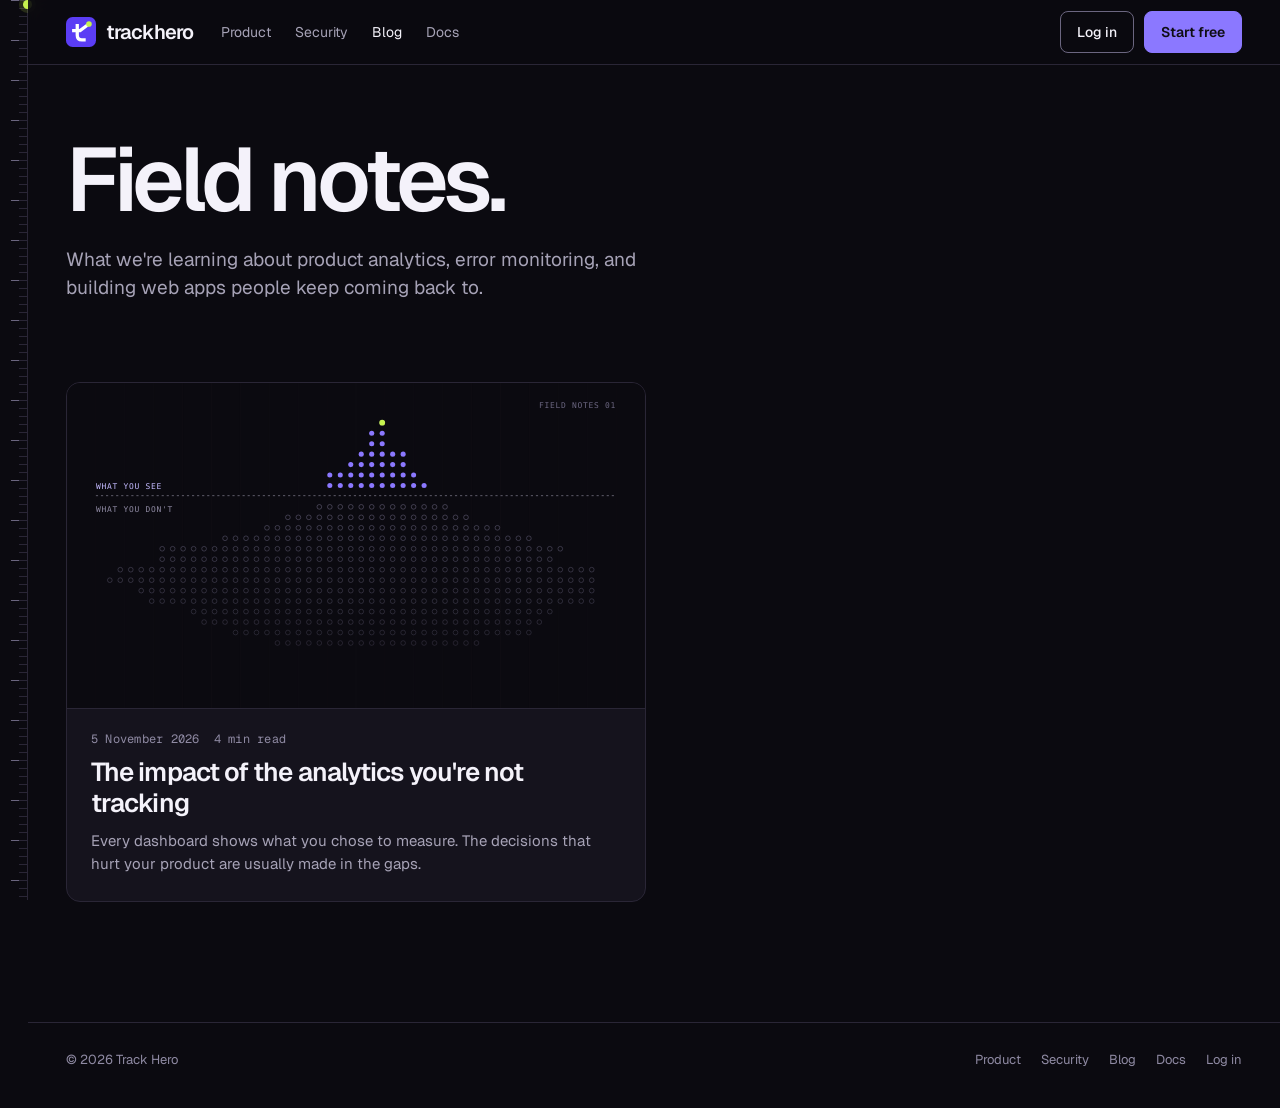
==== blog/index.html @ 091eaf7a "Add blog with first post: The impact of the analytics you're not tracking Co-Authored-By: Claude Opu" ====
<!doctype html>
<html lang="en">
<head>
<meta charset="utf-8">
<meta name="viewport" content="width=device-width, initial-scale=1">
<title>Blog · Track Hero</title>
<meta name="description" content="Field notes on product analytics, error monitoring and building web apps people keep using.">
<meta property="og:title" content="Track Hero blog">
<meta property="og:description" content="Field notes on product analytics, error monitoring and building web apps people keep using.">
<meta property="og:type" content="website">
<meta name="theme-color" content="#0b0a10">
<link rel="icon" href="/favicon.svg" type="image/svg+xml">
<link rel="preconnect" href="https://fonts.googleapis.com">
<link href="https://fonts.googleapis.com/css2?family=Geist:wght@400;500;600;700&family=Geist+Mono:wght@400;500&display=swap" rel="stylesheet">
<link rel="stylesheet" href="/site.css">
</head>
<body>
<div class="ruler" aria-hidden="true"><i></i></div>
<main>
  <nav class="top" aria-label="Main">
    <div class="wrap">
      <a href="/" class="brand" aria-label="Track Hero home"><svg width="30" height="30" viewBox="0 0 64 64" aria-hidden="true"><rect width="64" height="64" rx="14" fill="#5b3df5"/><path d="M24 15V39Q24 49 34 49H42" fill="none" stroke="#fff" stroke-width="7"/><path d="M13 29H30L46 17" fill="none" stroke="#fff" stroke-width="7"/><circle cx="49" cy="15" r="6" fill="#c6f24e"/></svg>trackhero</a>
      <div class="links"><a href="/product">Product</a><a href="/security">Security</a><a href="/blog" aria-current="page">Blog</a><a href="https://track-hero.vercel.app/docs">Docs</a></div>
      <div class="r"><a href="https://track-hero.vercel.app/login" class="btn">Log in</a><a href="https://track-hero.vercel.app/signup" class="btn p">Start free</a></div>
    </div>
  </nav>

  <header class="hero">
    <div class="wrap">
      <h1>Field notes.</h1>
      <p class="lede">What we're learning about product analytics, error monitoring, and building web apps people keep coming back to.</p>
    </div>
  </header>

  <section class="wrap">
    <div class="posts">
      <!-- Newest first. Add new posts above this one. -->
      <a class="post-card" href="/blog/analytics-you-are-not-tracking">
        <img src="/blog/covers/analytics-you-are-not-tracking.svg" width="1600" height="900" alt="" loading="lazy">
        <div class="b">
          <div class="post-meta"><span>5 November 2026</span><span>4 min read</span></div>
          <h2>The impact of the analytics you're not tracking</h2>
          <p>Every dashboard shows what you chose to measure. The decisions that hurt your product are usually made in the gaps.</p>
        </div>
      </a>
    </div>
  </section>

  <div class="wrap"><div style="height:120px"></div></div>
  <footer><div class="wrap"><span>© 2026 Track Hero</span><div class="r"><a href="/product">Product</a><a href="/security">Security</a><a href="/blog">Blog</a><a href="https://track-hero.vercel.app/docs">Docs</a><a href="https://track-hero.vercel.app/login">Log in</a></div></div></footer>
</main>
<script src="/site.js"></script>
</body>
</html>
---- site.css ----
/* Shared styles for the Product and Security pages (the "Instrument" look). */
:root {
  --bg: #0b0a10; --surface: #15131d; --raised: #1e1b29; --border: #2a2636; --border-strong: #6b6680;
  --ink: #f4f2fa; --muted: #a6a2b6; --subtle: #8f8aa3;
  --hero: #8b78ff; --tint: #241d47; --hero-ink: #c4baff; --pulse: #c6f24e; --danger: #ff8a73; --danger-tint: #3a1a14; --teal: #4fd1d9; --teal-tint: #0c2f33;
  --sans: Geist, "Helvetica Neue", Arial, sans-serif; --mono: "Geist Mono", ui-monospace, Menlo, monospace;
}
* { box-sizing: border-box; margin: 0; padding: 0; }
html { background: var(--bg); color: var(--ink); font-family: var(--sans); -webkit-font-smoothing: antialiased; overflow-x: clip; }
a { color: inherit; text-decoration: none; }
:focus-visible { outline: 2px solid var(--pulse); outline-offset: 3px; }
.mono { font-family: var(--mono); font-variant-numeric: tabular-nums; }
.wrap { max-width: 1240px; margin: 0 auto; padding: 0 32px; }
@media (max-width: 760px) { .wrap { padding: 0 18px; } }

/* Ruler down the left edge; the lime needle follows scroll */
.ruler { position: fixed; left: 0; top: 0; bottom: 0; width: 28px; border-right: 1px solid var(--border); z-index: 5;
  background: repeating-linear-gradient(to bottom, var(--border) 0 1px, transparent 1px 8px) right top / 8px 100% repeat-y,
              repeating-linear-gradient(to bottom, var(--border-strong) 0 1px, transparent 1px 40px) right top / 16px 100% repeat-y; }
.ruler i { position: absolute; right: -5px; width: 9px; height: 9px; border-radius: 50%; background: var(--pulse); box-shadow: 0 0 0 4px rgba(198,242,78,.15); top: 0; }
main { padding-left: 28px; }
@media (max-width: 760px) { .ruler { display: none; } main { padding-left: 0; } }

/* Navigation */
nav.top { position: sticky; top: 0; z-index: 25; background: rgba(11,10,16,.86); border-bottom: 1px solid var(--border); backdrop-filter: blur(16px); -webkit-backdrop-filter: blur(16px); }
nav.top .wrap { display: flex; align-items: center; gap: 28px; height: 64px; }
.brand { display: flex; align-items: center; gap: 10px; font-weight: 600; font-size: 20px; letter-spacing: -0.045em; }
nav.top .links { display: flex; gap: 24px; font-size: 14px; color: var(--muted); }
nav.top .links a:hover, nav.top .links a[aria-current="page"] { color: var(--ink); }
nav.top .r { margin-left: auto; display: flex; gap: 10px; }
@media (max-width: 760px) { nav.top .links { display: none; } nav.top .r .btn:not(.p) { display: none; } }

.btn { display: inline-flex; align-items: center; justify-content: center; gap: 8px; height: 42px; padding: 0 16px; border-radius: 8px; border: 1px solid var(--border-strong); font-size: 14px; font-weight: 500; white-space: nowrap; }
.btn:hover { background: var(--raised); }
.btn.p { background: var(--hero); border-color: var(--hero); color: #0e0d14; font-weight: 600; }
.btn.p:hover { background: #a091ff; }
.cta { display: flex; gap: 10px; margin-top: 32px; flex-wrap: wrap; }

/* Page hero */
.hero { padding: 72px 0 32px; }
.eyebrow { font-family: var(--mono); font-size: 12px; letter-spacing: .08em; color: var(--subtle); text-transform: uppercase; display: flex; align-items: center; gap: 10px; }
.eyebrow b { width: 8px; height: 8px; border-radius: 50%; background: var(--pulse); box-shadow: 0 0 0 1px #3f5c00; }
h1 { font-size: clamp(44px, 7vw, 96px); line-height: .95; letter-spacing: -0.055em; font-weight: 600; margin-top: 0; max-width: 1040px; }
h1 em { font-style: normal; color: var(--hero); }
.lede { font-size: 19px; line-height: 28px; color: var(--muted); max-width: 600px; margin-top: 24px; }

/* Numbered sections */
section.s { padding: 112px 0 0; }
.s-head { display: grid; grid-template-columns: 160px 1fr; gap: 32px; align-items: start; }
.s-num { font-family: var(--mono); font-size: 12px; color: var(--subtle); padding-top: 12px; border-top: 1px solid var(--border-strong); }
.s-head h2 { font-size: clamp(32px, 4.4vw, 56px); line-height: 1.02; letter-spacing: -0.045em; font-weight: 600; max-width: 860px; }
.s-head p { color: var(--muted); font-size: 17px; line-height: 26px; max-width: 580px; margin-top: 16px; }
.indent { margin-left: 192px; }
@media (max-width: 960px) { .indent { margin-left: 0; } }
@media (max-width: 760px) { .s-head { grid-template-columns: 1fr; gap: 16px; } section.s { padding-top: 80px; } }

/* Spec rows */
.spec { margin-top: 48px; border-top: 1px solid var(--border-strong); }
.spec .row { display: grid; grid-template-columns: 260px 1fr 180px; gap: 24px; padding: 18px 0; border-bottom: 1px solid var(--border); align-items: baseline; }
.spec .row .k { font-size: 15px; font-weight: 500; }
.spec .row .d { color: var(--muted); font-size: 14.5px; line-height: 22px; }
.spec .row .v { font-family: var(--mono); font-size: 14px; text-align: right; color: var(--pulse); }
.spec .row .v.dim { color: var(--subtle); }
@media (max-width: 960px) { .spec .row { grid-template-columns: 1fr auto; } .spec .row .d { grid-column: 1 / -1; grid-row: 2; } }

/* Closing */
.close { margin: 128px 0 0; padding: 72px 0; border-top: 1px solid var(--border); }
.close h2 { font-size: clamp(40px, 6.4vw, 88px); line-height: .96; letter-spacing: -0.055em; font-weight: 600; max-width: 1000px; }
.close h2 span { color: var(--subtle); }
footer { border-top: 1px solid var(--border); padding: 28px 0 40px; font-size: 13px; color: var(--subtle); }
footer .wrap { display: flex; gap: 24px; flex-wrap: wrap; align-items: center; }
footer .r { margin-left: auto; display: flex; gap: 20px; flex-wrap: wrap; }

.rise { opacity: 0; transform: translateY(16px); transition: opacity .7s ease, transform .7s cubic-bezier(.2,.7,.2,1); }
.rise.in { opacity: 1; transform: none; }
@media (prefers-reduced-motion: reduce) { .rise { opacity: 1; transform: none; transition: none; } }

/* Blog */
.post-hero { padding: 64px 0 0; }
.post-meta { font-family: var(--mono); font-size: 12px; color: var(--subtle); display: flex; gap: 14px; flex-wrap: wrap; letter-spacing: .02em; }
.post-meta a { color: var(--hero-ink); }
.post-hero h1 { font-size: clamp(40px, 6vw, 80px); max-width: 980px; margin-top: 18px; }
.post-hero .lede { max-width: 680px; }
.cover { margin-top: 40px; border: 1px solid var(--border); border-radius: 14px; overflow: hidden; background: var(--bg); }
.cover img { display: block; width: 100%; height: auto; }
.cover figcaption { font-family: var(--mono); font-size: 11px; color: var(--subtle); padding: 10px 16px; border-top: 1px solid var(--border); }
.prose { max-width: 680px; margin: 56px auto 0; font-size: 18px; line-height: 30px; color: #d9d6e4; }
.prose > * + * { margin-top: 22px; }
.prose h2 { font-size: 30px; line-height: 36px; letter-spacing: -0.035em; font-weight: 600; color: var(--ink); margin-top: 56px; }
.prose h2 .n { font-family: var(--mono); font-size: 13px; color: var(--pulse); display: block; letter-spacing: .04em; margin-bottom: 8px; font-weight: 400; }
.prose strong { color: var(--ink); font-weight: 600; }
.prose a { color: var(--hero-ink); text-decoration: underline; text-underline-offset: 3px; }
.prose code { font-family: var(--mono); font-size: 15px; background: var(--surface); border: 1px solid var(--border); border-radius: 4px; padding: 1px 5px; color: var(--ink); }
.prose ul, .prose ol { padding-left: 22px; }
.prose li + li { margin-top: 10px; }
.prose li::marker { color: var(--subtle); font-family: var(--mono); }
.prose blockquote { border-left: 2px solid var(--hero); padding: 4px 0 4px 22px; font-size: 24px; line-height: 34px; letter-spacing: -0.02em; color: var(--ink); }
.prose .note { font-size: 15px; line-height: 24px; color: var(--muted); padding: 16px 18px; border: 1px solid var(--border); border-radius: 10px; background: var(--surface); }
.prose table { width: 100%; border-collapse: collapse; font-size: 15px; line-height: 22px; }
.prose th { text-align: left; font-family: var(--mono); font-size: 11px; font-weight: 500; letter-spacing: .06em; text-transform: uppercase; color: var(--subtle); padding: 8px 12px 8px 0; border-bottom: 1px solid var(--border-strong); }
.prose td { padding: 12px 12px 12px 0; border-bottom: 1px solid var(--border); vertical-align: top; }
.prose td.num { font-family: var(--mono); text-align: right; color: var(--ink); white-space: nowrap; }
.post-end { max-width: 680px; margin: 64px auto 0; padding: 28px; border: 1px solid var(--border); border-radius: 14px; background: var(--surface); }
.post-end h3 { font-size: 24px; letter-spacing: -0.03em; font-weight: 600; }
.post-end p { color: var(--muted); font-size: 15.5px; line-height: 24px; margin-top: 8px; }
@media (max-width: 760px) { .prose { font-size: 17px; line-height: 28px; margin-top: 40px; } .prose h2 { font-size: 25px; line-height: 31px; } .prose blockquote { font-size: 20px; line-height: 29px; } }

.posts { margin-top: 48px; display: grid; grid-template-columns: repeat(auto-fill, minmax(min(100%, 520px), 1fr)); gap: 16px; }
.post-card { border: 1px solid var(--border); border-radius: 14px; overflow: hidden; background: var(--surface); display: flex; flex-direction: column; }
.post-card:hover { border-color: var(--hero); }
.post-card img { display: block; width: 100%; height: auto; border-bottom: 1px solid var(--border); }
.post-card .b { padding: 22px 24px 26px; display: flex; flex-direction: column; gap: 10px; }
.post-card h2 { font-size: 26px; line-height: 31px; letter-spacing: -0.035em; font-weight: 600; }
.post-card p { color: var(--muted); font-size: 15px; line-height: 23px; }
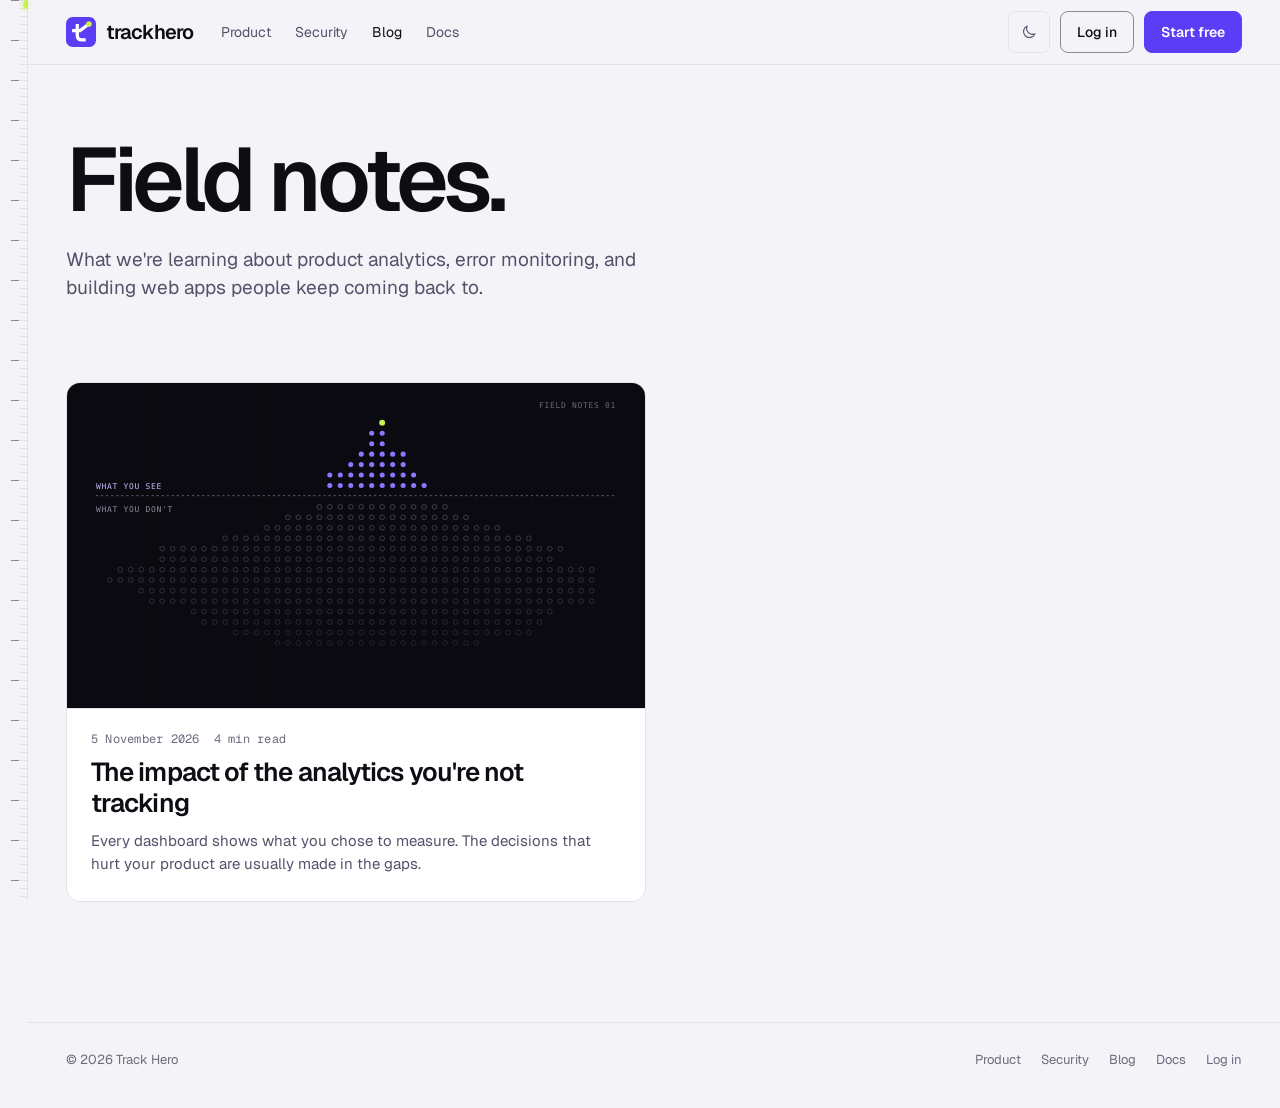
==== commit b5188ba0: "Add light mode with a moon/sun toggle; follows the device setting by default Co-Authored-By: Claude " ====
--- a/blog/index.html
+++ b/blog/index.html
@@ -2,13 +2,24 @@
 <html lang="en">
 <head>
 <meta charset="utf-8">
+<script>(function(){try{var t=localStorage.getItem("th_site_theme");if(t!=="light"&&t!=="dark"){t=matchMedia("(prefers-color-scheme: light)").matches?"light":"dark"}document.documentElement.dataset.theme=t}catch(e){document.documentElement.dataset.theme="dark"}})()</script>
 <meta name="viewport" content="width=device-width, initial-scale=1">
 <title>Blog · Track Hero</title>
 <meta name="description" content="Field notes on product analytics, error monitoring and building web apps people keep using.">
 <meta property="og:title" content="Track Hero blog">
 <meta property="og:description" content="Field notes on product analytics, error monitoring and building web apps people keep using.">
 <meta property="og:type" content="website">
-<meta name="theme-color" content="#0b0a10">
+<meta property="og:site_name" content="Track Hero">
+<meta property="og:url" content="https://trackhero-website.vercel.app/blog">
+<meta property="og:image" content="https://trackhero-website.vercel.app/og.png">
+<meta property="og:image:width" content="1200">
+<meta property="og:image:height" content="630">
+<meta property="og:image:alt" content="Track Hero: Find where you lose customers. Fix it before it costs you.">
+<meta name="twitter:card" content="summary_large_image">
+<meta name="twitter:image" content="https://trackhero-website.vercel.app/og.png">
+<link rel="canonical" href="https://trackhero-website.vercel.app/blog">
+<meta name="theme-color" content="#0b0a10" media="(prefers-color-scheme: dark)">
+<meta name="theme-color" content="#f4f3f8" media="(prefers-color-scheme: light)">
 <link rel="icon" href="/favicon.svg" type="image/svg+xml">
 <link rel="preconnect" href="https://fonts.googleapis.com">
 <link href="https://fonts.googleapis.com/css2?family=Geist:wght@400;500;600;700&family=Geist+Mono:wght@400;500&display=swap" rel="stylesheet">
@@ -21,7 +32,7 @@
     <div class="wrap">
       <a href="/" class="brand" aria-label="Track Hero home"><svg width="30" height="30" viewBox="0 0 64 64" aria-hidden="true"><rect width="64" height="64" rx="14" fill="#5b3df5"/><path d="M24 15V39Q24 49 34 49H42" fill="none" stroke="#fff" stroke-width="7"/><path d="M13 29H30L46 17" fill="none" stroke="#fff" stroke-width="7"/><circle cx="49" cy="15" r="6" fill="#c6f24e"/></svg>trackhero</a>
       <div class="links"><a href="/product">Product</a><a href="/security">Security</a><a href="/blog" aria-current="page">Blog</a><a href="https://track-hero.vercel.app/docs">Docs</a></div>
-      <div class="r"><a href="https://track-hero.vercel.app/login" class="btn">Log in</a><a href="https://track-hero.vercel.app/signup" class="btn p">Start free</a></div>
+      <div class="r"><button type="button" class="theme-btn" aria-label="Switch theme"><svg class="moon" width="18" height="18" viewBox="0 0 24 24" fill="none" stroke="currentColor" stroke-width="1.5" stroke-linecap="round" stroke-linejoin="round" aria-hidden="true"><path d="M20 14.5A8 8 0 0 1 9.5 4a8 8 0 1 0 10.5 10.5z"/></svg><svg class="sun" width="18" height="18" viewBox="0 0 24 24" fill="none" stroke="currentColor" stroke-width="1.5" stroke-linecap="round" aria-hidden="true"><circle cx="12" cy="12" r="4"/><path d="M12 2v2M12 20v2M4.9 4.9l1.4 1.4M17.7 17.7l1.4 1.4M2 12h2M20 12h2M4.9 19.1l1.4-1.4M17.7 6.3l1.4-1.4"/></svg></button><a href="https://track-hero.vercel.app/login" class="btn">Log in</a><a href="https://track-hero.vercel.app/signup" class="btn p">Start free</a></div>
     </div>
   </nav>
 
@@ -50,5 +61,6 @@
   <footer><div class="wrap"><span>© 2026 Track Hero</span><div class="r"><a href="/product">Product</a><a href="/security">Security</a><a href="/blog">Blog</a><a href="https://track-hero.vercel.app/docs">Docs</a><a href="https://track-hero.vercel.app/login">Log in</a></div></div></footer>
 </main>
 <script src="/site.js"></script>
+<script src="/theme.js"></script>
 </body>
 </html>
--- a/site.css
+++ b/site.css
@@ -1,14 +1,27 @@
 /* Shared styles for the Product and Security pages (the "Instrument" look). */
-:root {
+:root, [data-theme="dark"] {
+  color-scheme: dark;
   --bg: #0b0a10; --surface: #15131d; --raised: #1e1b29; --border: #2a2636; --border-strong: #6b6680;
   --ink: #f4f2fa; --muted: #a6a2b6; --subtle: #8f8aa3;
   --hero: #8b78ff; --tint: #241d47; --hero-ink: #c4baff; --pulse: #c6f24e; --danger: #ff8a73; --danger-tint: #3a1a14; --teal: #4fd1d9; --teal-tint: #0c2f33;
+  --on-hero: #0e0d14; --hero-hover: #a091ff; --pulse-text: #c6f24e; --nav-bg: rgba(11,10,16,.86); --prose: #d9d6e4; --focus: #c6f24e;
+  --h0: #5b3df5; --h1: #4e3fa0; --h2: #3d3282; --h3: #322a6b; --h4: #28224f; --h-ink: #f4f2fa;
   --sans: Geist, "Helvetica Neue", Arial, sans-serif; --mono: "Geist Mono", ui-monospace, Menlo, monospace;
+}
+
+/* Light theme: same brand, light surfaces. Lime is never used as text on light backgrounds. */
+[data-theme="light"] {
+  color-scheme: light;
+  --bg: #f4f3f8; --surface: #ffffff; --raised: #faf9fd; --border: #e3e1ea; --border-strong: #8c889a;
+  --ink: #0e0d14; --muted: #55516a; --subtle: #6e6a7e;
+  --hero: #5b3df5; --tint: #ece8ff; --hero-ink: #4327d6; --danger: #c2381f; --danger-tint: #fdebe7; --teal: #0b6f78; --teal-tint: #e3f3f4;
+  --on-hero: #ffffff; --hero-hover: #4a2de0; --pulse-text: #3f5c00; --nav-bg: rgba(244,243,248,.86); --prose: #2a2833; --focus: #5b3df5;
+  --h0: #5b3df5; --h1: #a596fa; --h2: #bfb4fb; --h3: #d2cafc; --h4: #dfd9fd; --h-ink: #0e0d14;
 }
 * { box-sizing: border-box; margin: 0; padding: 0; }
 html { background: var(--bg); color: var(--ink); font-family: var(--sans); -webkit-font-smoothing: antialiased; overflow-x: clip; }
 a { color: inherit; text-decoration: none; }
-:focus-visible { outline: 2px solid var(--pulse); outline-offset: 3px; }
+:focus-visible { outline: 2px solid var(--focus); outline-offset: 3px; }
 .mono { font-family: var(--mono); font-variant-numeric: tabular-nums; }
 .wrap { max-width: 1240px; margin: 0 auto; padding: 0 32px; }
 @media (max-width: 760px) { .wrap { padding: 0 18px; } }
@@ -22,7 +35,7 @@
 @media (max-width: 760px) { .ruler { display: none; } main { padding-left: 0; } }
 
 /* Navigation */
-nav.top { position: sticky; top: 0; z-index: 25; background: rgba(11,10,16,.86); border-bottom: 1px solid var(--border); backdrop-filter: blur(16px); -webkit-backdrop-filter: blur(16px); }
+nav.top { position: sticky; top: 0; z-index: 25; background: var(--nav-bg); border-bottom: 1px solid var(--border); backdrop-filter: blur(16px); -webkit-backdrop-filter: blur(16px); }
 nav.top .wrap { display: flex; align-items: center; gap: 28px; height: 64px; }
 .brand { display: flex; align-items: center; gap: 10px; font-weight: 600; font-size: 20px; letter-spacing: -0.045em; }
 nav.top .links { display: flex; gap: 24px; font-size: 14px; color: var(--muted); }
@@ -32,8 +45,8 @@
 
 .btn { display: inline-flex; align-items: center; justify-content: center; gap: 8px; height: 42px; padding: 0 16px; border-radius: 8px; border: 1px solid var(--border-strong); font-size: 14px; font-weight: 500; white-space: nowrap; }
 .btn:hover { background: var(--raised); }
-.btn.p { background: var(--hero); border-color: var(--hero); color: #0e0d14; font-weight: 600; }
-.btn.p:hover { background: #a091ff; }
+.btn.p { background: var(--hero); border-color: var(--hero); color: var(--on-hero); font-weight: 600; }
+.btn.p:hover { background: var(--hero-hover); border-color: var(--hero-hover); }
 .cta { display: flex; gap: 10px; margin-top: 32px; flex-wrap: wrap; }
 
 /* Page hero */
@@ -59,7 +72,7 @@
 .spec .row { display: grid; grid-template-columns: 260px 1fr 180px; gap: 24px; padding: 18px 0; border-bottom: 1px solid var(--border); align-items: baseline; }
 .spec .row .k { font-size: 15px; font-weight: 500; }
 .spec .row .d { color: var(--muted); font-size: 14.5px; line-height: 22px; }
-.spec .row .v { font-family: var(--mono); font-size: 14px; text-align: right; color: var(--pulse); }
+.spec .row .v { font-family: var(--mono); font-size: 14px; text-align: right; color: var(--pulse-text); }
 .spec .row .v.dim { color: var(--subtle); }
 @media (max-width: 960px) { .spec .row { grid-template-columns: 1fr auto; } .spec .row .d { grid-column: 1 / -1; grid-row: 2; } }
 
@@ -84,10 +97,10 @@
 .cover { margin-top: 40px; border: 1px solid var(--border); border-radius: 14px; overflow: hidden; background: var(--bg); }
 .cover img { display: block; width: 100%; height: auto; }
 .cover figcaption { font-family: var(--mono); font-size: 11px; color: var(--subtle); padding: 10px 16px; border-top: 1px solid var(--border); }
-.prose { max-width: 680px; margin: 56px auto 0; font-size: 18px; line-height: 30px; color: #d9d6e4; }
+.prose { max-width: 680px; margin: 56px auto 0; font-size: 18px; line-height: 30px; color: var(--prose); }
 .prose > * + * { margin-top: 22px; }
 .prose h2 { font-size: 30px; line-height: 36px; letter-spacing: -0.035em; font-weight: 600; color: var(--ink); margin-top: 56px; }
-.prose h2 .n { font-family: var(--mono); font-size: 13px; color: var(--pulse); display: block; letter-spacing: .04em; margin-bottom: 8px; font-weight: 400; }
+.prose h2 .n { font-family: var(--mono); font-size: 13px; color: var(--pulse-text); display: block; letter-spacing: .04em; margin-bottom: 8px; font-weight: 400; }
 .prose strong { color: var(--ink); font-weight: 600; }
 .prose a { color: var(--hero-ink); text-decoration: underline; text-underline-offset: 3px; }
 .prose code { font-family: var(--mono); font-size: 15px; background: var(--surface); border: 1px solid var(--border); border-radius: 4px; padding: 1px 5px; color: var(--ink); }
@@ -112,3 +125,10 @@
 .post-card .b { padding: 22px 24px 26px; display: flex; flex-direction: column; gap: 10px; }
 .post-card h2 { font-size: 26px; line-height: 31px; letter-spacing: -0.035em; font-weight: 600; }
 .post-card p { color: var(--muted); font-size: 15px; line-height: 23px; }
+
+/* Theme toggle (moon / sun) */
+.theme-btn { display: inline-flex; align-items: center; justify-content: center; width: 42px; height: 42px; border-radius: 8px; border: 1px solid var(--border); background: transparent; color: var(--muted); cursor: pointer; }
+.theme-btn:hover { background: var(--raised); color: var(--ink); }
+.theme-btn .sun { display: none; }
+[data-theme="dark"] .theme-btn .sun { display: block; }
+[data-theme="dark"] .theme-btn .moon { display: none; }
